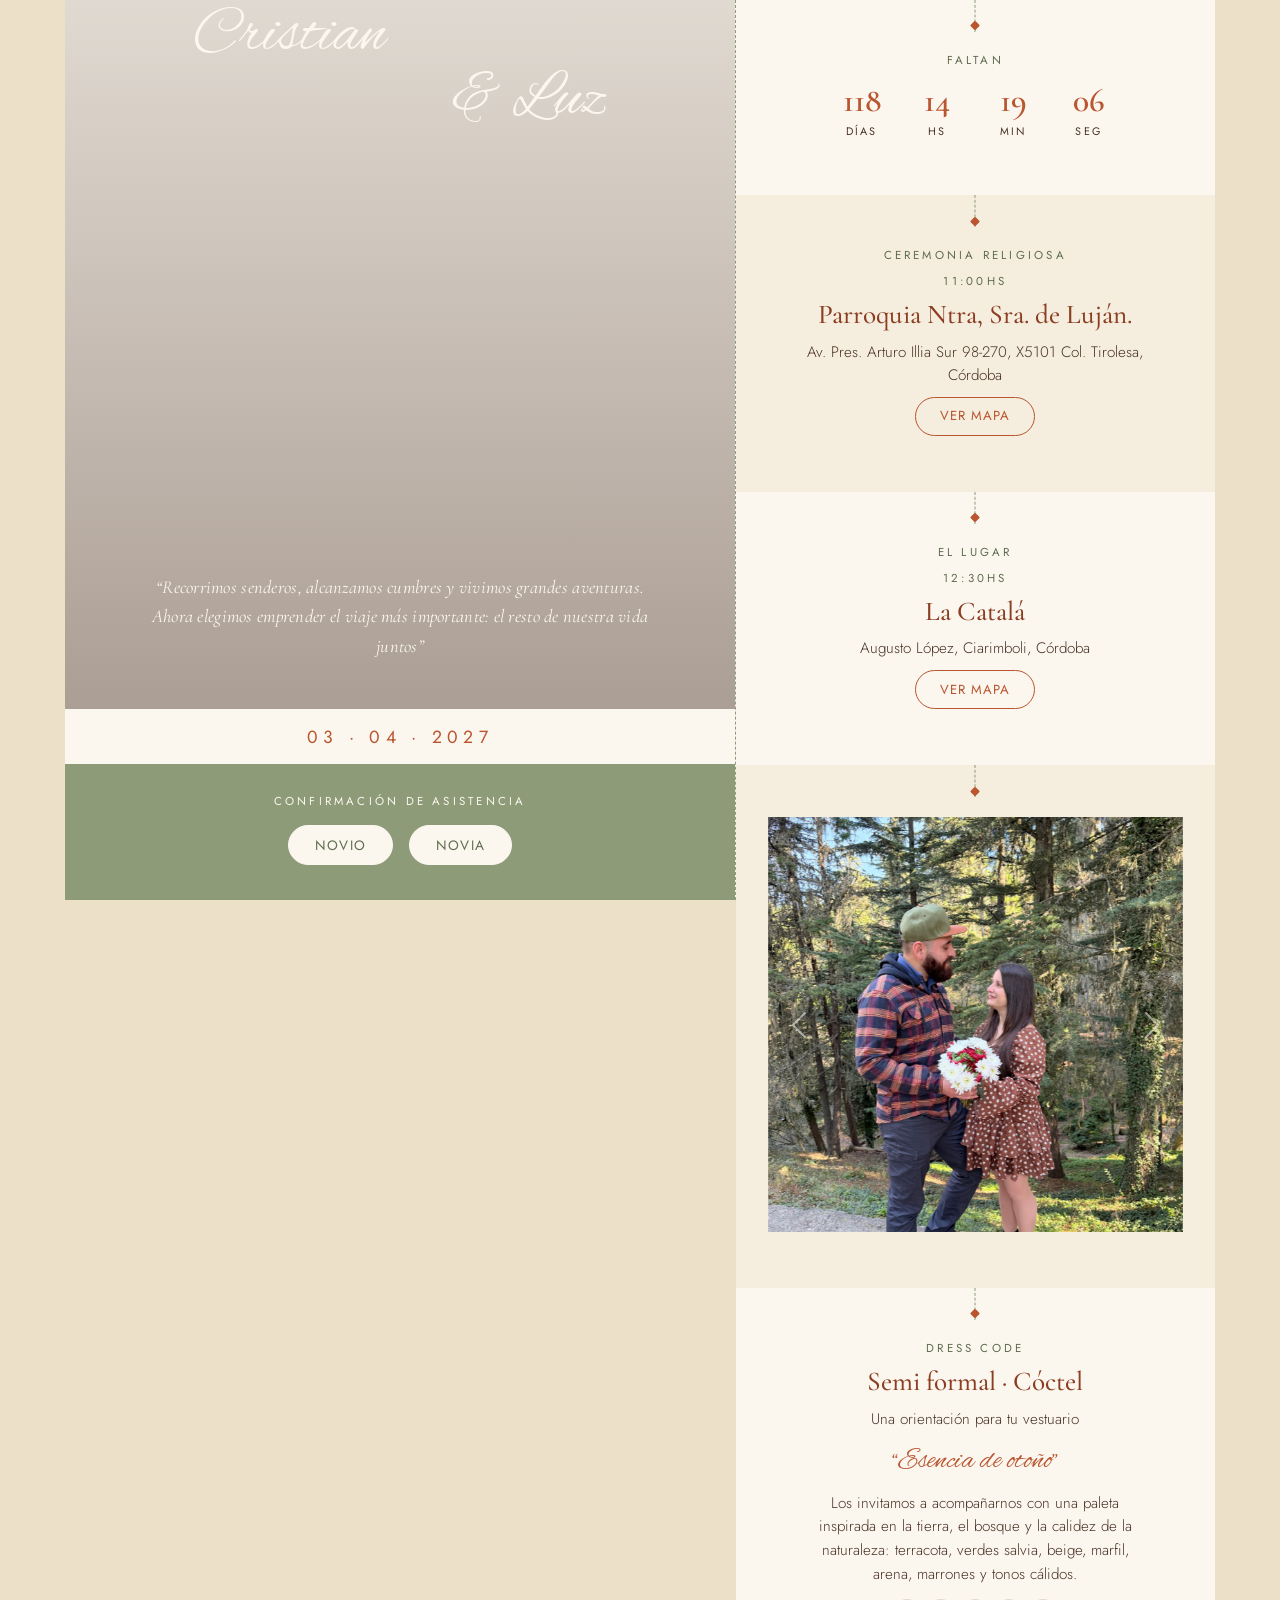
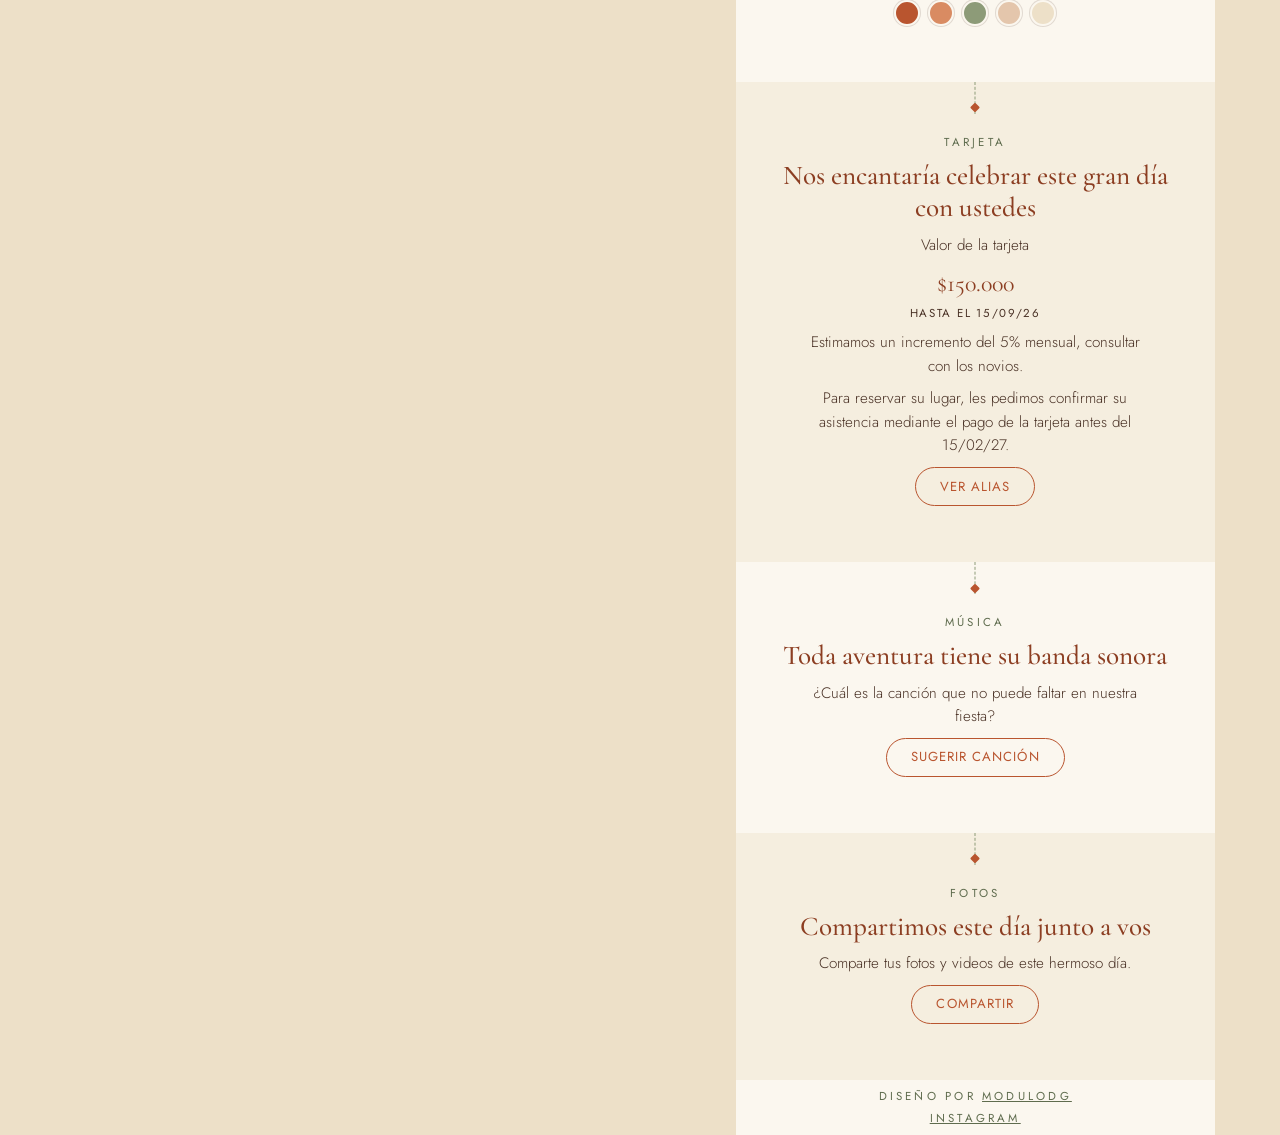
==== eventos/luzycristian.html @ 361fe950 "Web y Luz" ====
<!DOCTYPE html>
<html lang="es">
<head>
    <meta charset="UTF-8">
    <meta name="viewport" content="width=device-width, initial-scale=1.0">
    <link href="https://cdn.jsdelivr.net/npm/bootstrap@5.3.5/dist/css/bootstrap.min.css" rel="stylesheet" integrity="sha384-SgOJa3DmI69IUzQ2PVdRZhwQ+dy64/BUtbMJw1MZ8t5HZApcHrRKUc4W0kG879m7" crossorigin="anonymous">
    <link rel="preconnect" href="https://fonts.googleapis.com">
    <link rel="preconnect" href="https://fonts.gstatic.com" crossorigin>
    <link href="https://fonts.googleapis.com/css2?family=Cormorant+Garamond:ital,wght@0,400;0,500;0,600;1,400&family=Jost:wght@300;400;500;600&family=Alex+Brush&display=swap" rel="stylesheet">
    <link rel="stylesheet" href="../css/luzycristian.css">
    <title>Cristian & Luz</title>
</head>
<body>
    <div class="contenedor-principal container col-12 col-lg-11 d-lg-flex">

        <div class="panel-izquierdo col-12 col-lg-7 d-none d-lg-flex flex-column">

            <div class="media-portada">
                <video class="video-portada" autoplay muted playsinline preload="auto">
                    <source src="../media/luzycristian/portada.mp4" type="video/mp4">
                </video>
                <img class="imagen-portada" src="../media/luzycristian/portada-final.jpg" alt="Cristian y Luz">

                <div class="overlay-portada flex-grow-1 d-flex flex-column col-12 pt-1 align-items-center justify-content-between">
                    <div class="col-8 d-flex flex-column">
                        <p class="cursivaPortada align-self-start">Cristian</p>
                        <p class="cursivaPortada align-self-end">&amp; Luz</p>
                    </div>
                    <div class="col-10">
                        <p class="imprentaPortada text-center">“Recorrimos senderos, alcanzamos cumbres y vivimos grandes aventuras. Ahora elegimos emprender el viaje más importante: el resto de nuestra vida juntos”</p>
                    </div>
                </div>
            </div>

            <div class="d-flex flex-column align-items-center bloque-fecha">
                <div class="col-10 d-flex justify-content-center">
                    <p>03 · 04 · 2027</p>
                </div>
            </div>
            <div class="d-flex flex-column align-items-center bloque-confirmacion">
                <p class="eyebrow">Confirmación de asistencia</p>
                <div class="d-flex gap-3">
                    <a class="btn btn-confirmar" href="https://wa.me/5493512625236?text=Hola%20Cristian%2C%20yo%20voy%20a%20tu%20casamiento..." target="_blank" rel="noopener">Novio</a>
                    <a class="btn btn-confirmar" href="https://wa.me/5493515554576?text=Hola%20Luz%2C%20yo%20voy%20a%20tu%20casamiento..." target="_blank" rel="noopener">Novia</a>
                </div>
            </div>
        </div>

        <div class="deslizable col-lg-5 col-12 d-flex flex-column">

            <section class="d-lg-none seccion seccion-portada col-12">
                <div class="media-portada media-portada-mobile col-12">
                    <video class="video-portada" autoplay muted playsinline preload="auto">
                        <source src="../media/luzycristian/portada.mp4" type="video/mp4">
                    </video>
                    <img class="imagen-portada" src="../media/luzycristian/portada-final.jpg" alt="Cristian y Luz">

                    <div class="overlay-portada">
                        <div class="col-6 d-flex flex-column">
                            <p class="cursivaPortada align-self-start">Cristian</p>
                            <p class="cursivaPortada align-self-end">&amp; Luz</p>
                        </div>
                        <p class="fecha-mobile">03 · 04 · 2027</p>
                    </div>
                </div>
            </section>

            <section class="d-lg-none seccion seccion-frase">
                <p class="imprentaPortada text-center">“Recorrimos senderos, alcanzamos cumbres y vivimos grandes aventuras. Ahora elegimos emprender el viaje más importante: el resto de nuestra vida juntos”</p>
            </section>

            <section class="seccion seccion-contador">
                <p class="eyebrow">Faltan</p>
                <div class="cuentaAtras d-flex justify-content-center" id="cuentaAtras">
                    <div class="grupo align-content-center" id="grupoDias">
                        <p class="grande" id="dias">00</p>
                        <p class="chico">Días</p>
                    </div>
                    <div class="grupo align-content-center" id="grupoHoras">
                        <p class="grande" id="horas">00</p>
                        <p class="chico">Hs</p>
                    </div>
                    <div class="grupo align-content-center" id="grupoMinutos">
                        <p class="grande" id="minutos">00</p>
                        <p class="chico">Min</p>
                    </div>
                    <div class="grupo align-content-center">
                        <p class="grande" id="segundos">00</p>
                        <p class="chico">Seg</p>
                    </div>
                </div>
            </section>

            <section class="seccion seccion-salon">
                <p class="eyebrow">Ceremonia religiosa</p>
                <p class="eyebrow">11:00hs</p>
                <h3 class="titulo-seccion">Parroquia Ntra, Sra. de Luján. </h3>
                <p class="texto-secundario">Av. Pres. Arturo Illia Sur 98-270, X5101 Col. Tirolesa, Córdoba</p>
                <div class="d-flex justify-content-center" id="ubicacion">
                    <a href="https://maps.app.goo.gl/F4EU5E3hbDQtZ3er5" target="_blank" class="btn btn-outline-mapa">Ver mapa</a>
                </div>
            </section>

            <section class="seccion seccion-salon">
                <p class="eyebrow">El lugar</p>
                <p class="eyebrow">12:30hs</p>
                <h3 class="titulo-seccion">La Catalá</h3>
                <p class="texto-secundario">Augusto López, Ciarimboli, Córdoba</p>
                <div class="d-flex justify-content-center" id="ubicacion">
                    <a href="https://www.google.com/maps/search/?api=1&query=La+Catal%C3%A1+Ciarimboli+Cordoba" target="_blank" class="btn btn-outline-mapa">Ver mapa</a>
                </div>
            </section>

            <section class="seccion seccion-salon">
                <div id="carouselExampleControls" class="carousel slide" data-bs-ride="carousel">
                <div class="carousel-inner">
                    <div class="carousel-item active">
                    <img src="../media/luzycristian/foto01.jpg" class="d-block w-100" alt="...">
                    </div>
                    <div class="carousel-item">
                    <img src="../media/luzycristian/foto02.jpg" class="d-block w-100" alt="...">
                    </div>
                    <div class="carousel-item">
                    <img src="../media/luzycristian/foto03.jpg" class="d-block w-100" alt="...">
                    </div>
                    <div class="carousel-item">
                    <img src="../media/luzycristian/foto04.jpg" class="d-block w-100" alt="...">
                    </div>
                    <div class="carousel-item">
                    <img src="../media/luzycristian/foto05.jpg" class="d-block w-100" alt="...">
                    </div>
                </div>
                <button class="carousel-control-prev" type="button" data-bs-target="#carouselExampleControls" data-bs-slide="prev">
                    <span class="carousel-control-prev-icon" aria-hidden="true"></span>
                    <span class="visually-hidden">Previous</span>
                </button>
                <button class="carousel-control-next" type="button" data-bs-target="#carouselExampleControls" data-bs-slide="next">
                    <span class="carousel-control-next-icon" aria-hidden="true"></span>
                    <span class="visually-hidden">Next</span>
                </button>
                </div>
            </section>

            <section class="seccion seccion-dresscode">
                <p class="eyebrow">Dress code</p>
                <h3 class="titulo-seccion">Semi formal · Cóctel</h3>
                <p class="texto-secundario">Una orientación para tu vestuario</p>
                <p class="frase-dorada">“Esencia de otoño”</p>
                <p class="texto-secundario text-center">Los invitamos a acompañarnos con una paleta inspirada en la tierra, el bosque y la calidez de la naturaleza: terracota, verdes salvia, beige, marfil, arena, marrones y tonos cálidos.</p>
                <div class="paleta-swatches d-flex justify-content-center">
                    <span class="swatch" style="--sw:var(--rust)"></span>
                    <span class="swatch" style="--sw:var(--terracotta)"></span>
                    <span class="swatch" style="--sw:var(--sage)"></span>
                    <span class="swatch" style="--sw:var(--nude)"></span>
                    <span class="swatch" style="--sw:var(--beige)"></span>
                </div>
            </section>

            <section class="seccion seccion-regalo">
                <p class="eyebrow">Tarjeta</p>
                <h3 class="titulo-seccion">Nos encantaría celebrar este gran día con ustedes</h3>
                <p class="texto-secundario">Valor de la tarjeta</p>
                <p class="precio">$150.000 <span>hasta el 15/09/26</span></p>
                <p class="texto-secundario text-center">Estimamos un incremento del 5% mensual, consultar con los novios.</p>
                <p class="texto-secundario text-center">Para reservar su lugar, les pedimos confirmar su asistencia mediante el pago de la tarjeta antes del 15/02/27.</p>
                <button class="btn btn-outline-mapa"
                        data-bs-toggle="modal"
                        data-bs-target="#modalCVU">
                    Ver alias
                </button>
            </section>

            <div class="d-lg-none d-flex flex-column align-items-center bloque-confirmacion">
                <p class="eyebrow">Confirmación de asistencia</p>
                <div class="d-flex gap-3">
                    <a class="btn btn-confirmar" href="https://wa.me/5493512625236?text=Hola%20Cristian%2C%20yo%20voy%20a%20tu%20casamiento..." target="_blank" rel="noopener">Novio</a>
                    <a class="btn btn-confirmar" href="https://wa.me/5493515554576?text=Hola%20Luz%2C%20yo%20voy%20a%20tu%20casamiento..." target="_blank" rel="noopener">Novia</a>
                </div>
            </div>

            <section class="seccion seccion-musica">
                <p class="eyebrow">Música</p>
                <h3 class="titulo-seccion">Toda aventura tiene su banda sonora</h3>
                <p class="texto-secundario">¿Cuál es la canción que no puede faltar en nuestra fiesta?</p>
                <a href="https://docs.google.com/forms/d/e/1FAIpQLSfqfkWjfVaudDXWf3jXjduF8DOr8ht94AY4zfOH3xlT5zUgjA/viewform" target="_blank" class="btn btn-outline-mapa">Sugerir canción</a>
            </section>

            <section class="seccion seccion-fotos">
                <p class="eyebrow">Fotos</p>
                <h3 class="titulo-seccion">Compartimos este día junto a vos</h3>
                <p class="texto-secundario">Comparte tus fotos y videos de este hermoso día.</p>
                <a href="https://photos.google.com/share/AF1QipO9y3AsFvGE0RKgXgvQPsQuXpu8P3J0oW3G7lJMUZe9aME4gho3hbgs3NThMmbl-A?key=WUZlYXJGeXFFX25FNjRmOC1ObVNBZGRwb0ozRFNR" target="_blank" class="btn btn-outline-mapa">Compartir</a>
            </section>

            <section class="seccionFin p-2">
                <p class="eyebrow">Diseño por <a href="../index.html" class="eyebrow">ModuloDG</a></p>
                <a class="eyebrow">instagram</a>
            </section>

        </div>
    </div>



    <div class="modal fade" id="modalCVU" tabindex="-1">
        <div class="modal-dialog modal-dialog-centered">
            <div class="modal-content">
                <div class="modal-header">
                    <h5 class="modal-title">Datos para la transferencia</h5>
                    <button type="button" class="btn-close" data-bs-dismiss="modal"></button>
                </div>
                <div class="modal-body">
                    <p><strong>CVU:</strong><br>1430001713021433000012</p>
                    <p><strong>Alias:</strong><br><span id="cvu">boda.luz.cristian</span></p>
                    <p><strong>Titular:</strong><br>Cristian Eduardo Sánchez Brandán</p>
                    <p><strong>CUIL:</strong><br>20-34637687-3</p>
                    <p><strong>N° de cuenta:</strong><br>1302143300001</p>
                    <div class="d-grid mt-4">
                        <button class="btn btn-success" onclick="copiarCVU()">Copiar alias</button>
                    </div>
                </div>
            </div>
        </div>
    </div>

<script src="https://cdn.jsdelivr.net/npm/bootstrap@5.3.5/dist/js/bootstrap.bundle.min.js" integrity="sha384-k6d4wzSIapyDyv1kpU366/PK5hCdSbCRGRCMv+eplOQJWyd1fbcAu9OCUj5zNLiq" crossorigin="anonymous"></script>
<script src="../js/luzycristian.js"></script>
</body>
</html>
---- css/luzycristian.css ----
/* ============================================
   CRISTIAN & LUZ â€” Paleta "Esencia de otoÃ±o"
   ============================================ */

:root {
  --rust: #B9552F;
  --rust-dark: #8C3E22;
  --terracotta: #D98B62;
  --nude: #E4C6AC;
  --beige: #EDE0C8;
  --sage: #8D9B78;
  --sage-dark: #5F6C4E;
  --ivory: #FBF7EF;
  --ink: #4A3226;

  --font-display: 'Alex Brush', cursive;
  --font-serif: 'Cormorant Garamond', serif;
  --font-sans: 'Jost', sans-serif;
}

* { box-sizing: border-box; }

body {
  margin: 0;
  background: var(--beige);
  color: var(--ink);
  font-family: var(--font-serif);
}

p { margin: 0; }

/* -------- Layout general -------- */

.contenedor-principal {
  max-width: 1180px;
  margin: 0 auto;
  min-height: 100vh;
}

.panel-izquierdo {
  background: var(--ivory);
  position: sticky;
  top: 0;
  height: 100vh;
  border-right: 1px dashed var(--sage);
}

.deslizable {
  background: var(--ivory);
}

/* -------- Sendero decorativo (elemento distintivo) --------
   Evoca el "sendero" que se recorre hasta la cumbre: una lÃ­nea
   punteada que atraviesa cada secciÃ³n, como un mapa de ruta. */

.seccion {
  position: relative;
  padding: 3.25rem 2rem 3.5rem;
  display: flex;
  flex-direction: column;
  align-items: center;
  text-align: center;
  gap: .55rem;
}

.seccionFin {
  position: relative;
  display: flex;
  flex-direction: column;
  align-items: center;
  text-align: center;
  gap: .30rem;
  background-color: rgba(240, 248, 255, 0);
}

.seccion::before {
  content: "";
  position: absolute;
  top: 0;
  left: 50%;
  width: 1px;
  height: 2rem;
  border-left: 1px dashed var(--sage);
  transform: translateX(-50%);
}

.seccion::after {
  content: "";
  position: absolute;
  top: 1.4rem;
  left: 50%;
  transform: translateX(-50%) rotate(45deg);
  width: 7px;
  height: 7px;
  background: var(--rust);
  border-radius: 1px;
}

.seccion:nth-of-type(odd)   { background: var(--ivory); }
.seccion:nth-of-type(even)  { background: #F5EEDF; }

/* -------- Portada / nombres -------- */

.cursivaPortada {
  font-family: var(--font-display);
  font-size: clamp(2.6rem, 6vw, 4rem);
  color: var(--rust);
  line-height: 1;
  margin: 0;
}

.imprentaPortada {
  font-family: var(--font-serif);
  font-style: italic;
  font-size: 1.15rem;
  line-height: 1.6;
  color: var(--ink);
  letter-spacing: .015em;
}

.seccion-portada {
  padding: 0;
}

.seccion-portada::before,
.seccion-portada::after {
  display: none;
}

.fecha-mobile {
  font-family: var(--font-sans);
  letter-spacing: .25em;
  color: var(--rust);
  font-size: .95rem;
  text-transform: uppercase;
}

.seccion-frase { background: var(--ivory); }

/* -------- Video de portada -------- */

.media-portada {
  position: relative;
  flex: 1 1 auto;
  min-height: 0;
  overflow: hidden;
  background: var(--ivory);
}

.media-portada-mobile {
  height: 78vh;
  min-height: 460px;
}

.video-portada,
.imagen-portada {
  position: absolute;
  inset: 0;
  width: 100%;
  height: 100%;
  object-fit: cover;
  opacity: 1;
  transition: opacity 1s ease-in-out;
}

.imagen-portada {
  opacity: 0; /* aparece por JS, fundiendo desde el color claro de fondo */
}

.video-portada.oculto {
  opacity: 0;
}

.imagen-portada.visible {
  opacity: 1;
}

/* velo suave para que el texto se lea sobre el video/imagen */
.media-portada::after {
  content: "";
  position: absolute;
  inset: 0;
  background: linear-gradient(180deg, rgba(74,50,38,.15) 0%, rgba(74,50,38,.45) 100%);
  pointer-events: none;
}

.overlay-portada {
  position: relative;
  z-index: 1;
  height: 100%;
  display: flex;
  flex-direction: column;
  align-items: center;
  justify-content: space-between;
  padding: 3rem 1.5rem;
  text-align: center;
}

.overlay-portada .cursivaPortada,
.overlay-portada .fecha-mobile {
  color: var(--ivory);
}

.overlay-portada .imprentaPortada {
  color: var(--ivory);
}

.overlay-portada .fecha-mobile {
  margin-top: 1.4rem;
}

/* -------- Bloque fecha (panel izquierdo desktop) -------- */

.bloque-fecha p {
  font-family: var(--font-sans);
  letter-spacing: .3em;
  font-size: 1.1rem;
  color: var(--rust);
  padding: .9rem 0;
  text-transform: uppercase;
}

/* -------- ConfirmaciÃ³n de asistencia -------- */

.bloque-confirmacion,
.seccion-confirmacion {
  background: var(--sage);
  padding: 1.8rem 1rem 2.2rem;
  gap: .9rem;
}

.eyebrow {
  font-family: var(--font-sans);
  font-size: .72rem;
  letter-spacing: .28em;
  text-transform: uppercase;
  color: var(--sage-dark);
}

.bloque-confirmacion .eyebrow,
.seccion-confirmacion .eyebrow {
  color: var(--ivory);
}

.btn-confirmar {
  font-family: var(--font-sans);
  font-size: .85rem;
  letter-spacing: .1em;
  text-transform: uppercase;
  background: var(--ivory);
  color: var(--sage-dark);
  border: 1px solid var(--ivory);
  border-radius: 999px;
  padding: .55rem 1.6rem;
  transition: background .2s ease, color .2s ease;
}

.btn-confirmar:hover {
  background: transparent;
  color: var(--ivory);
}

/* -------- Contador -------- */

.cuentaAtras {
  gap: 1.1rem;
  margin-top: .4rem;
}

.grupo {
  display: flex;
  flex-direction: column;
  align-items: center;
  min-width: 58px;
}

.grande {
  font-family: var(--font-serif);
  font-weight: 600;
  font-size: 2.1rem;
  color: var(--rust);
  line-height: 1;
}

.chico {
  font-family: var(--font-sans);
  font-size: .68rem;
  letter-spacing: .2em;
  text-transform: uppercase;
  color: var(--ink);
  margin-top: .3rem;
}

/* -------- TÃ­tulos y texto de secciÃ³n -------- */

.titulo-seccion {
  font-family: var(--font-serif);
  font-weight: 500;
  font-size: 1.7rem;
  color: var(--rust-dark);
  margin: 0;
}

.texto-secundario {
  font-family: var(--font-sans);
  font-weight: 300;
  font-size: .95rem;
  color: var(--ink);
  max-width: 340px;
  line-height: 1.55;
}

.frase-dorada {
  font-family: var(--font-display);
  font-size: 1.8rem;
  color: var(--rust);
}

/* -------- Paleta swatches (dress code) -------- */

.paleta-swatches {
  gap: .5rem;
  margin-top: .3rem;
}

.swatch {
  width: 26px;
  height: 26px;
  border-radius: 50%;
  background: var(--sw);
  border: 2px solid var(--ivory);
  box-shadow: 0 0 0 1px rgba(74, 50, 38, .15);
}

/* -------- Botones outline / alias -------- */

.btn-outline-mapa {
  font-family: var(--font-sans);
  font-size: .82rem;
  letter-spacing: .08em;
  text-transform: uppercase;
  color: var(--rust);
  background: transparent;
  border: 1px solid var(--rust);
  border-radius: 999px;
  padding: .55rem 1.5rem;
  transition: background .2s ease, color .2s ease;
}

.btn-outline-mapa:hover {
  background: var(--rust);
  color: var(--ivory);
}

.btn-alias {
  font-family: var(--font-sans);
  font-size: .82rem;
  letter-spacing: .08em;
  text-transform: uppercase;
  color: var(--ivory);
  background: var(--rust);
  border: 1px solid var(--rust);
  border-radius: 999px;
  padding: .6rem 1.7rem;
  margin-top: .3rem;
  transition: opacity .2s ease;
}

.btn-alias:hover {
  opacity: .85;
  color: var(--ivory);
}

.precio {
  font-family: var(--font-serif);
  font-size: 1.5rem;
  color: var(--rust-dark);
}

.precio span {
  display: block;
  font-family: var(--font-sans);
  font-size: .72rem;
  letter-spacing: .15em;
  text-transform: uppercase;
  color: var(--ink);
  margin-top: .2rem;
}

/* -------- Modal CVU -------- */

.modal-content {
  background: var(--ivory);
  border: none;
  border-radius: 4px;
  font-family: var(--font-sans);
}

.modal-title {
  font-family: var(--font-serif);
  color: var(--rust-dark);
}

.modal-body strong {
  color: var(--sage-dark);
  font-size: .75rem;
  letter-spacing: .12em;
  text-transform: uppercase;
}

.btn-success {
  background: var(--sage-dark);
  border-color: var(--sage-dark);
}

.btn-success:hover {
  background: var(--rust);
  border-color: var(--rust);
}

/* -------- Responsive -------- */

@media (max-width: 991.98px) {
  .seccion { padding: 2.75rem 1.5rem 3rem; }
}
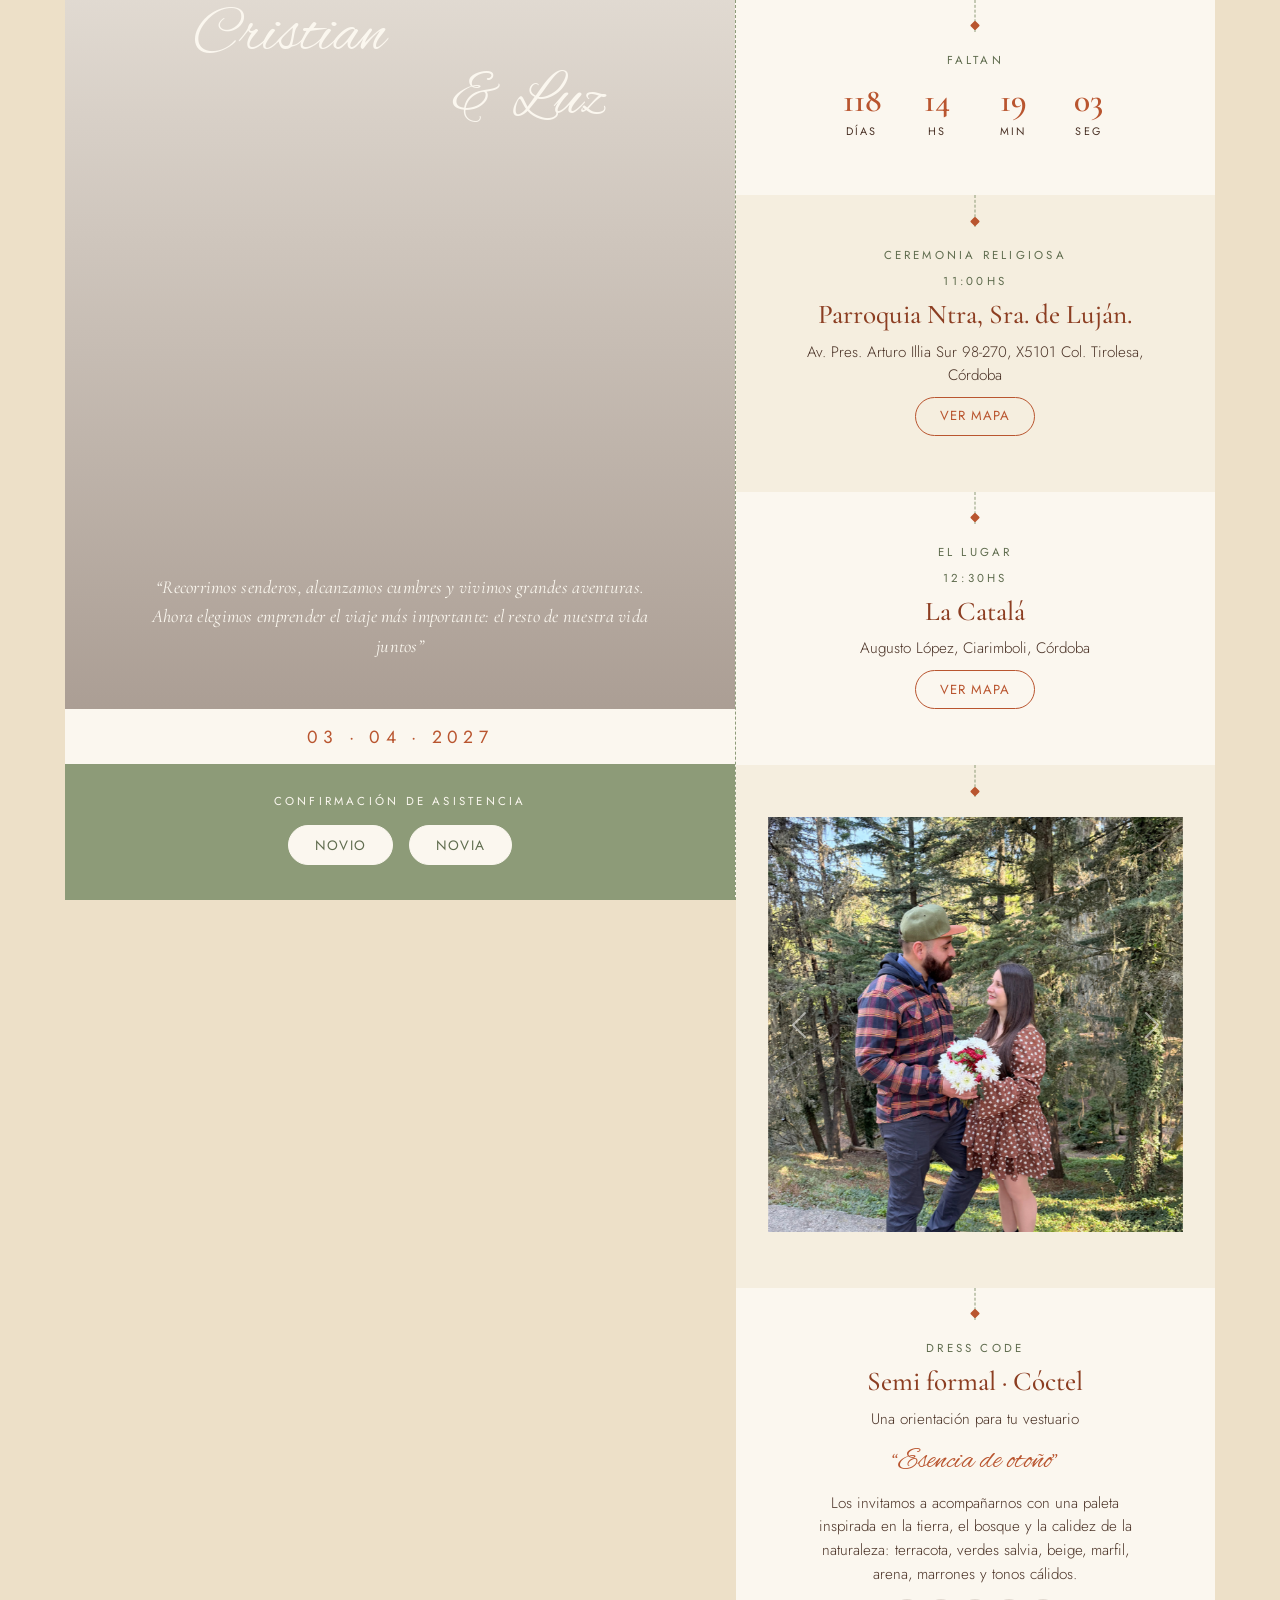
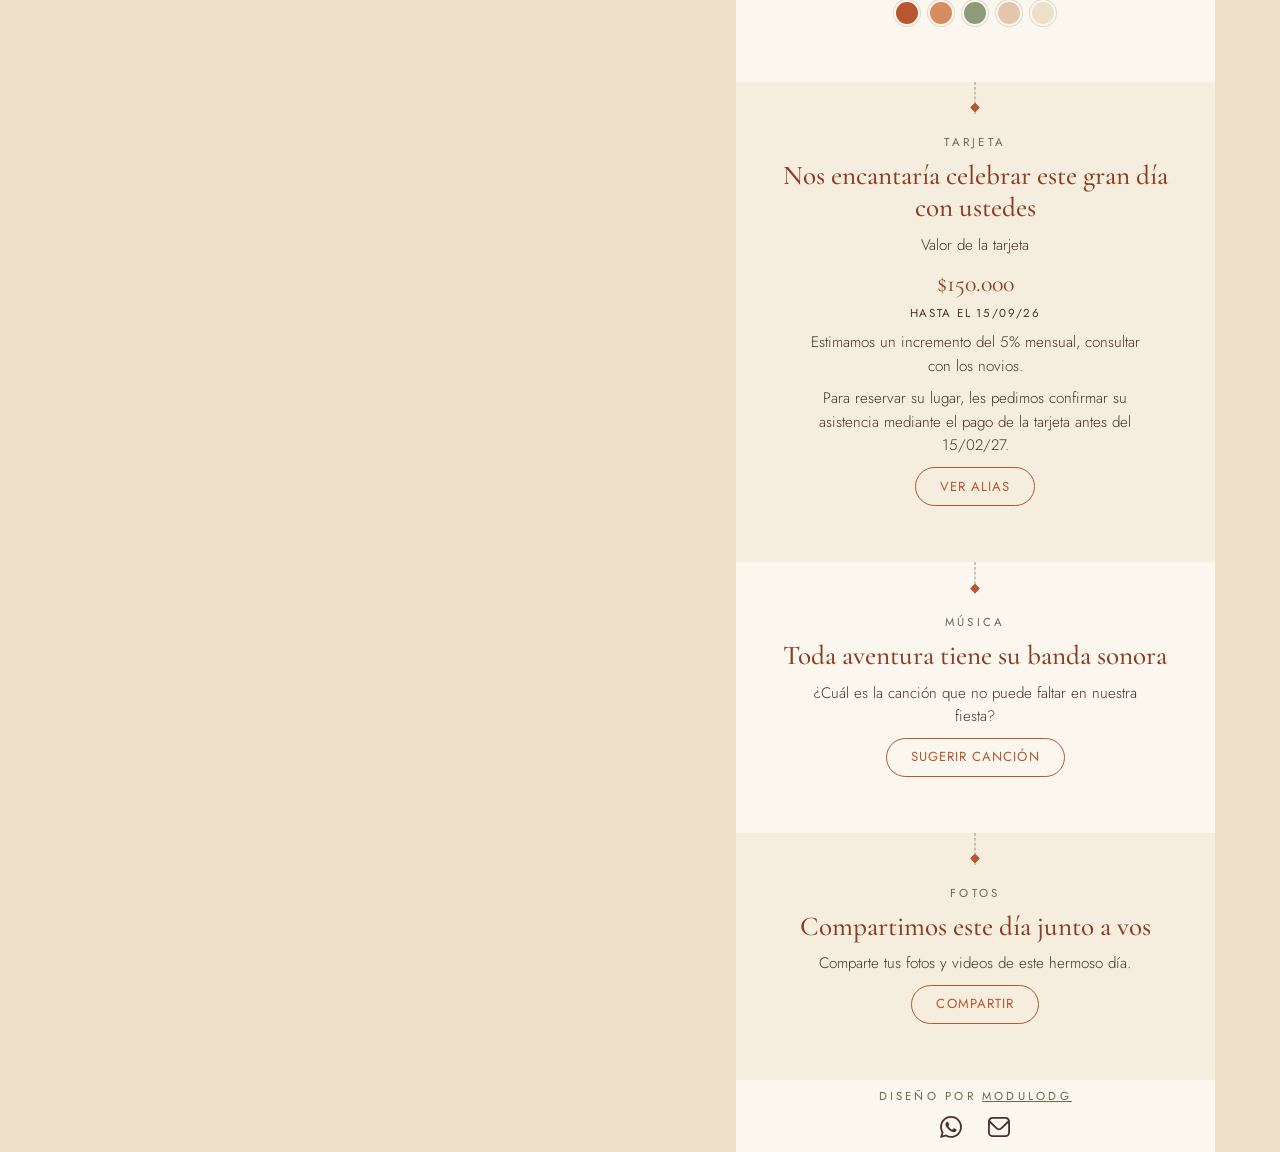
==== commit f6c54bb1: "Correccion redes invitacion" ====
--- a/eventos/luzycristian.html
+++ b/eventos/luzycristian.html
@@ -194,7 +194,11 @@
 
             <section class="seccionFin p-2">
                 <p class="eyebrow">Diseño por <a href="../index.html" class="eyebrow">ModuloDG</a></p>
-                <a class="eyebrow">instagram</a>
+                <div class="redes">
+                <!-- <a href="https://www.instagram.com/modulodg.cba" target="_blank" aria-label="Síguenos en Instagram"><span class="icono icono-instagram"></span></a> -->
+                <a href="https://wa.me/5493512261423" target="_blank" aria-label="Escribenos por WhatsApp"><span class="icono icono-whatsapp"></span></a>
+                <a href="mailto:modulodg.cba@gmail.com" target="_blank" aria-label="Envianos un email"><span class="icono icono-sobre"></span></a>
+                </div>
             </section>
 
         </div>
--- a/css/luzycristian.css
+++ b/css/luzycristian.css
@@ -422,4 +422,22 @@
 
 @media (max-width: 991.98px) {
   .seccion { padding: 2.75rem 1.5rem 3rem; }
-}+}
+
+
+ /* ---------- SOCIAL ICONS ---------- */
+  .redes{display:flex; align-items:center; gap:14px;}
+  .redes a{display:inline-flex; padding:6px; border-radius:2px; transition:background .18s ease;}
+  .redes a:hover{background:rgba(110,31,43,0.08);}
+  .icono{
+    display:inline-block; width:22px; height:22px;
+    background-color:var(--ink);
+    -webkit-mask-repeat:no-repeat; mask-repeat:no-repeat;
+    -webkit-mask-position:center; mask-position:center;
+    -webkit-mask-size:contain; mask-size:contain;
+    transition:background-color .2s ease;
+  }
+  .redes a:hover .icono{background-color:var(--bordo);}
+  .icono-instagram{ -webkit-mask-image:url("../media/instagram.svg"); mask-image:url("../media/instagram.svg"); }
+  .icono-whatsapp{ -webkit-mask-image:url("../media/whatsapp.svg"); mask-image:url("../media/whatsapp.svg"); }
+  .icono-sobre{ -webkit-mask-image:url("../media/sobre.svg"); mask-image:url("../media/sobre.svg"); }
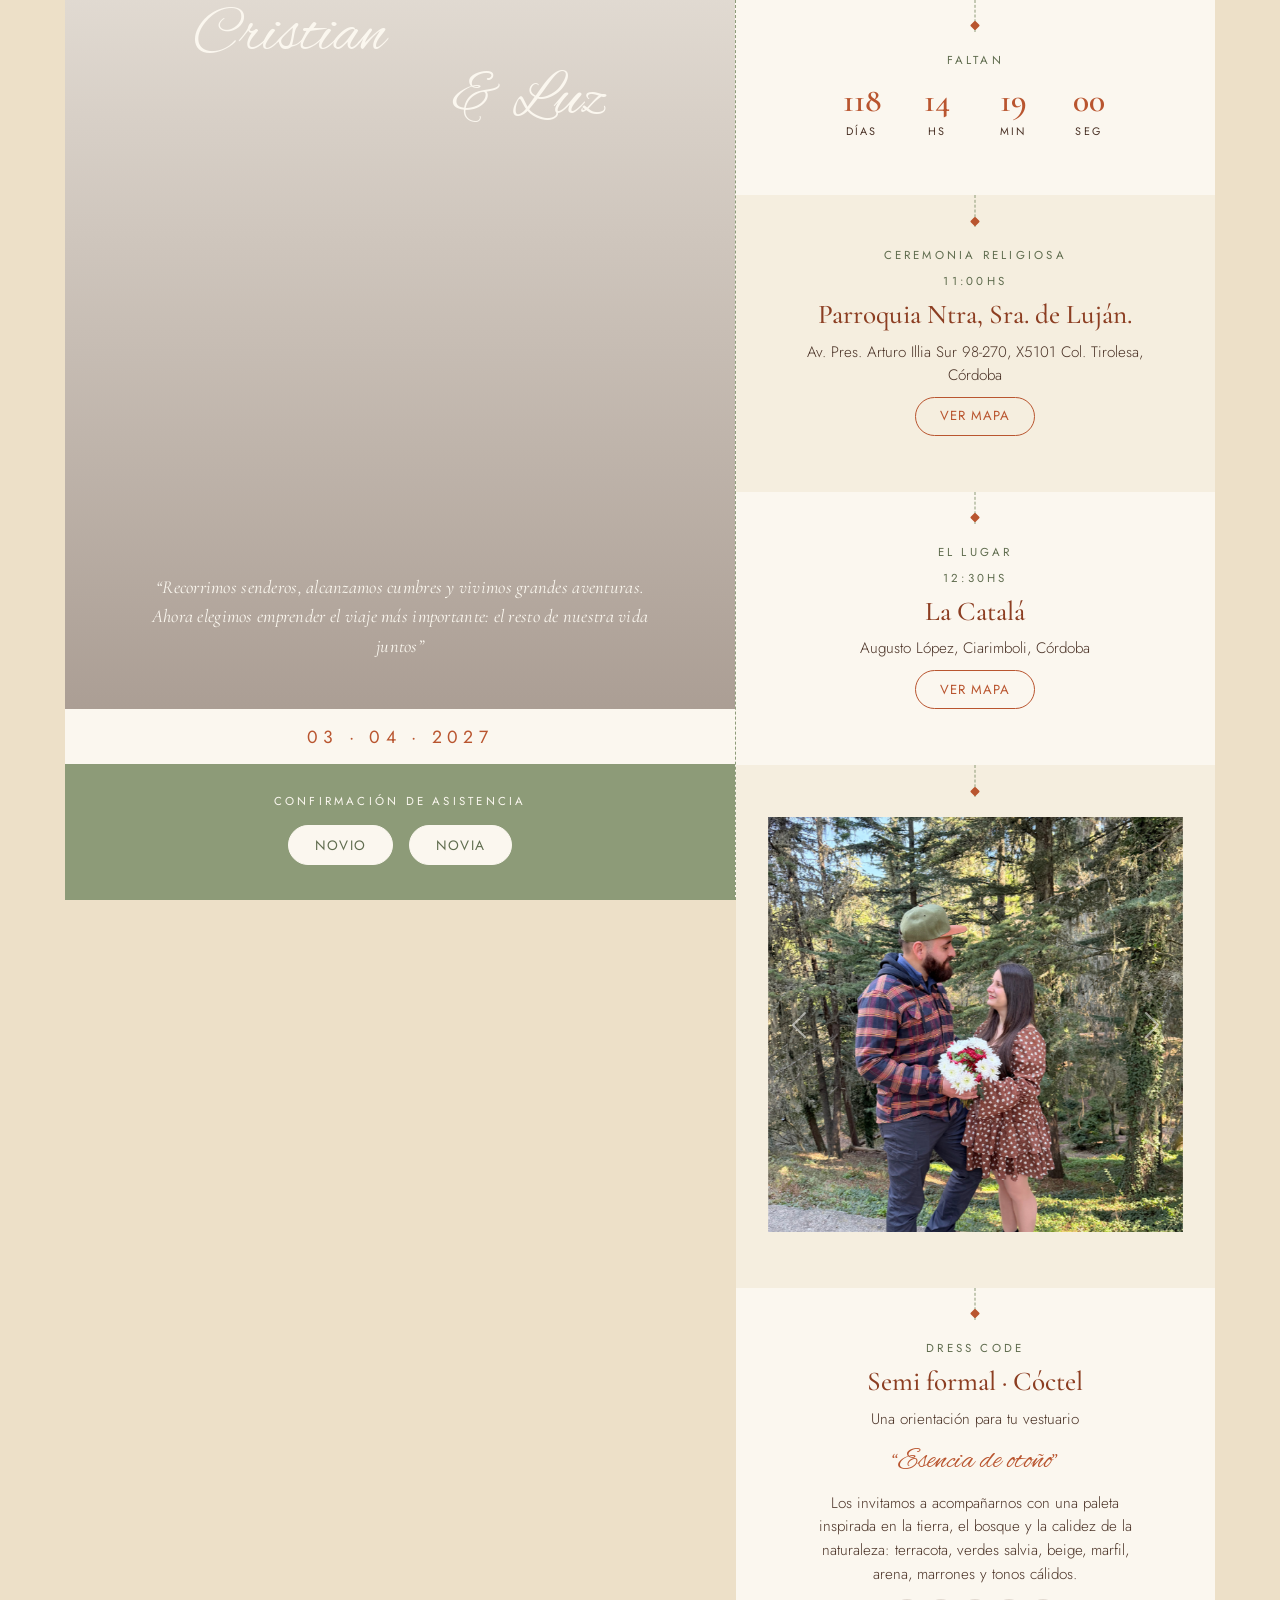
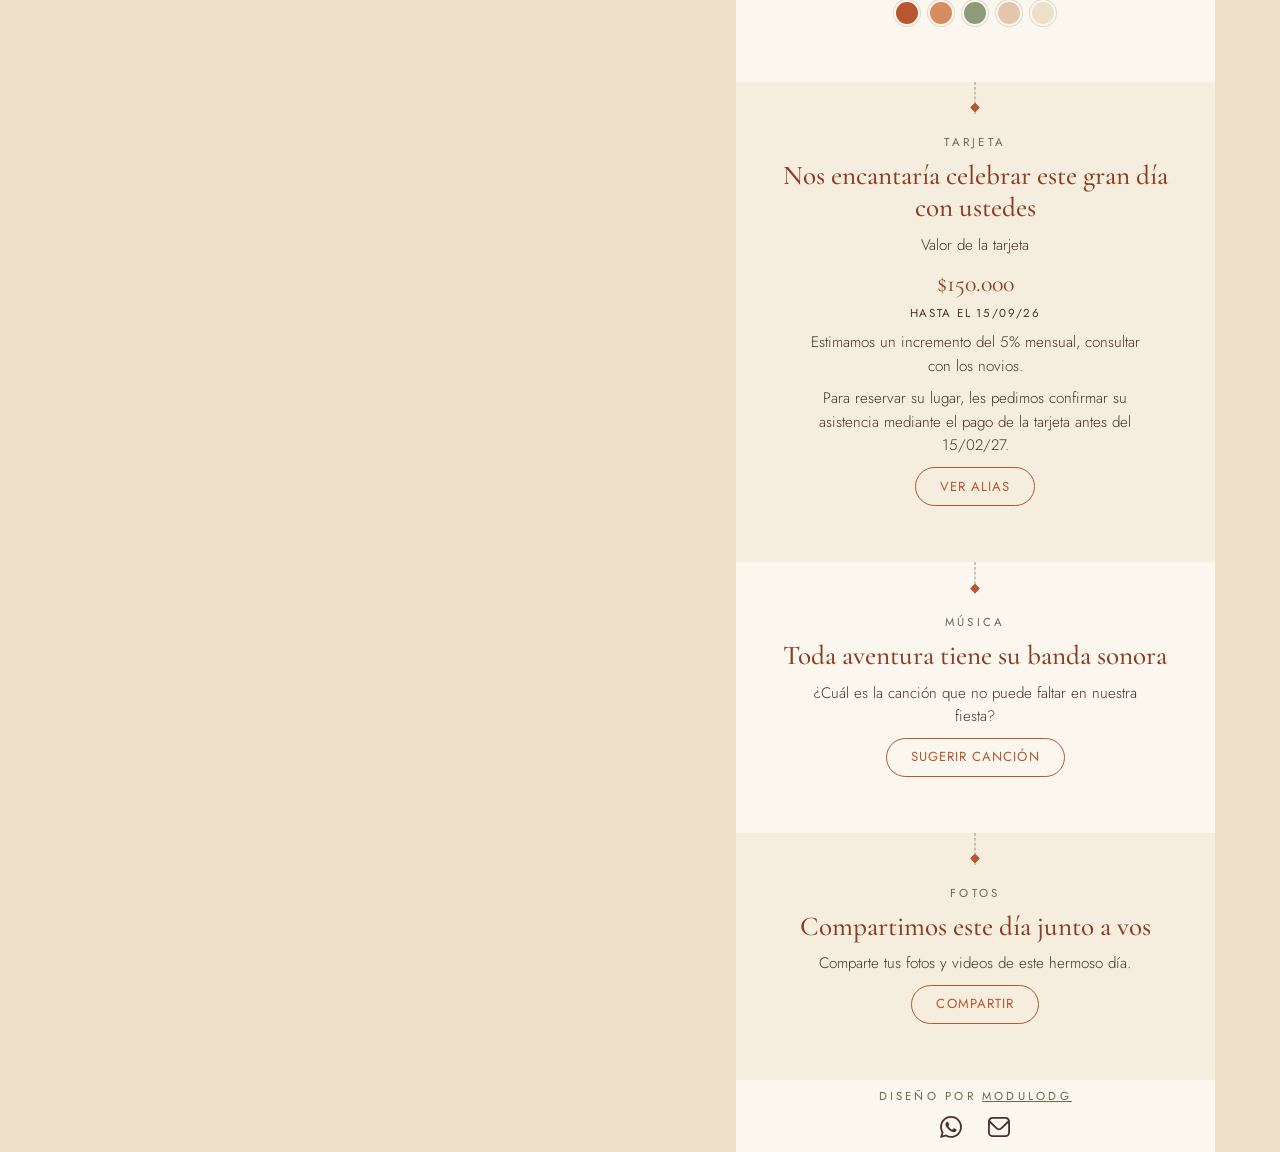
==== commit 2de2a348: "Correccion redes 02" ====
--- a/eventos/luzycristian.html
+++ b/eventos/luzycristian.html
@@ -8,6 +8,7 @@
     <link rel="preconnect" href="https://fonts.gstatic.com" crossorigin>
     <link href="https://fonts.googleapis.com/css2?family=Cormorant+Garamond:ital,wght@0,400;0,500;0,600;1,400&family=Jost:wght@300;400;500;600&family=Alex+Brush&display=swap" rel="stylesheet">
     <link rel="stylesheet" href="../css/luzycristian.css">
+    <link rel="stylesheet" href="../css/footer.css">
     <title>Cristian & Luz</title>
 </head>
 <body>
--- a/css/luzycristian.css
+++ b/css/luzycristian.css
@@ -422,22 +422,4 @@
 
 @media (max-width: 991.98px) {
   .seccion { padding: 2.75rem 1.5rem 3rem; }
-}
-
-
- /* ---------- SOCIAL ICONS ---------- */
-  .redes{display:flex; align-items:center; gap:14px;}
-  .redes a{display:inline-flex; padding:6px; border-radius:2px; transition:background .18s ease;}
-  .redes a:hover{background:rgba(110,31,43,0.08);}
-  .icono{
-    display:inline-block; width:22px; height:22px;
-    background-color:var(--ink);
-    -webkit-mask-repeat:no-repeat; mask-repeat:no-repeat;
-    -webkit-mask-position:center; mask-position:center;
-    -webkit-mask-size:contain; mask-size:contain;
-    transition:background-color .2s ease;
-  }
-  .redes a:hover .icono{background-color:var(--bordo);}
-  .icono-instagram{ -webkit-mask-image:url("../media/instagram.svg"); mask-image:url("../media/instagram.svg"); }
-  .icono-whatsapp{ -webkit-mask-image:url("../media/whatsapp.svg"); mask-image:url("../media/whatsapp.svg"); }
-  .icono-sobre{ -webkit-mask-image:url("../media/sobre.svg"); mask-image:url("../media/sobre.svg"); }+}
--- a/css/footer.css
+++ b/css/footer.css
@@ -0,0 +1,16 @@
+  /* ---------- SOCIAL ICONS ---------- */
+  .redes{display:flex; align-items:center; gap:14px;}
+  .redes a{display:inline-flex; padding:6px; border-radius:2px; transition:background .18s ease;}
+  .redes a:hover{background:rgba(110,31,43,0.08);}
+  .icono{
+    display:inline-block; width:22px; height:22px;
+    background-color:var(--ink);
+    -webkit-mask-repeat:no-repeat; mask-repeat:no-repeat;
+    -webkit-mask-position:center; mask-position:center;
+    -webkit-mask-size:contain; mask-size:contain;
+    transition:background-color .2s ease;
+  }
+  .redes a:hover .icono{background-color:var(--bordo);}
+  .icono-instagram{ -webkit-mask-image:url("../media/instagram.svg"); mask-image:url("../media/instagram.svg"); }
+  .icono-whatsapp{ -webkit-mask-image:url("../media/whatsapp.svg"); mask-image:url("../media/whatsapp.svg"); }
+  .icono-sobre{ -webkit-mask-image:url("../media/sobre.svg"); mask-image:url("../media/sobre.svg"); }
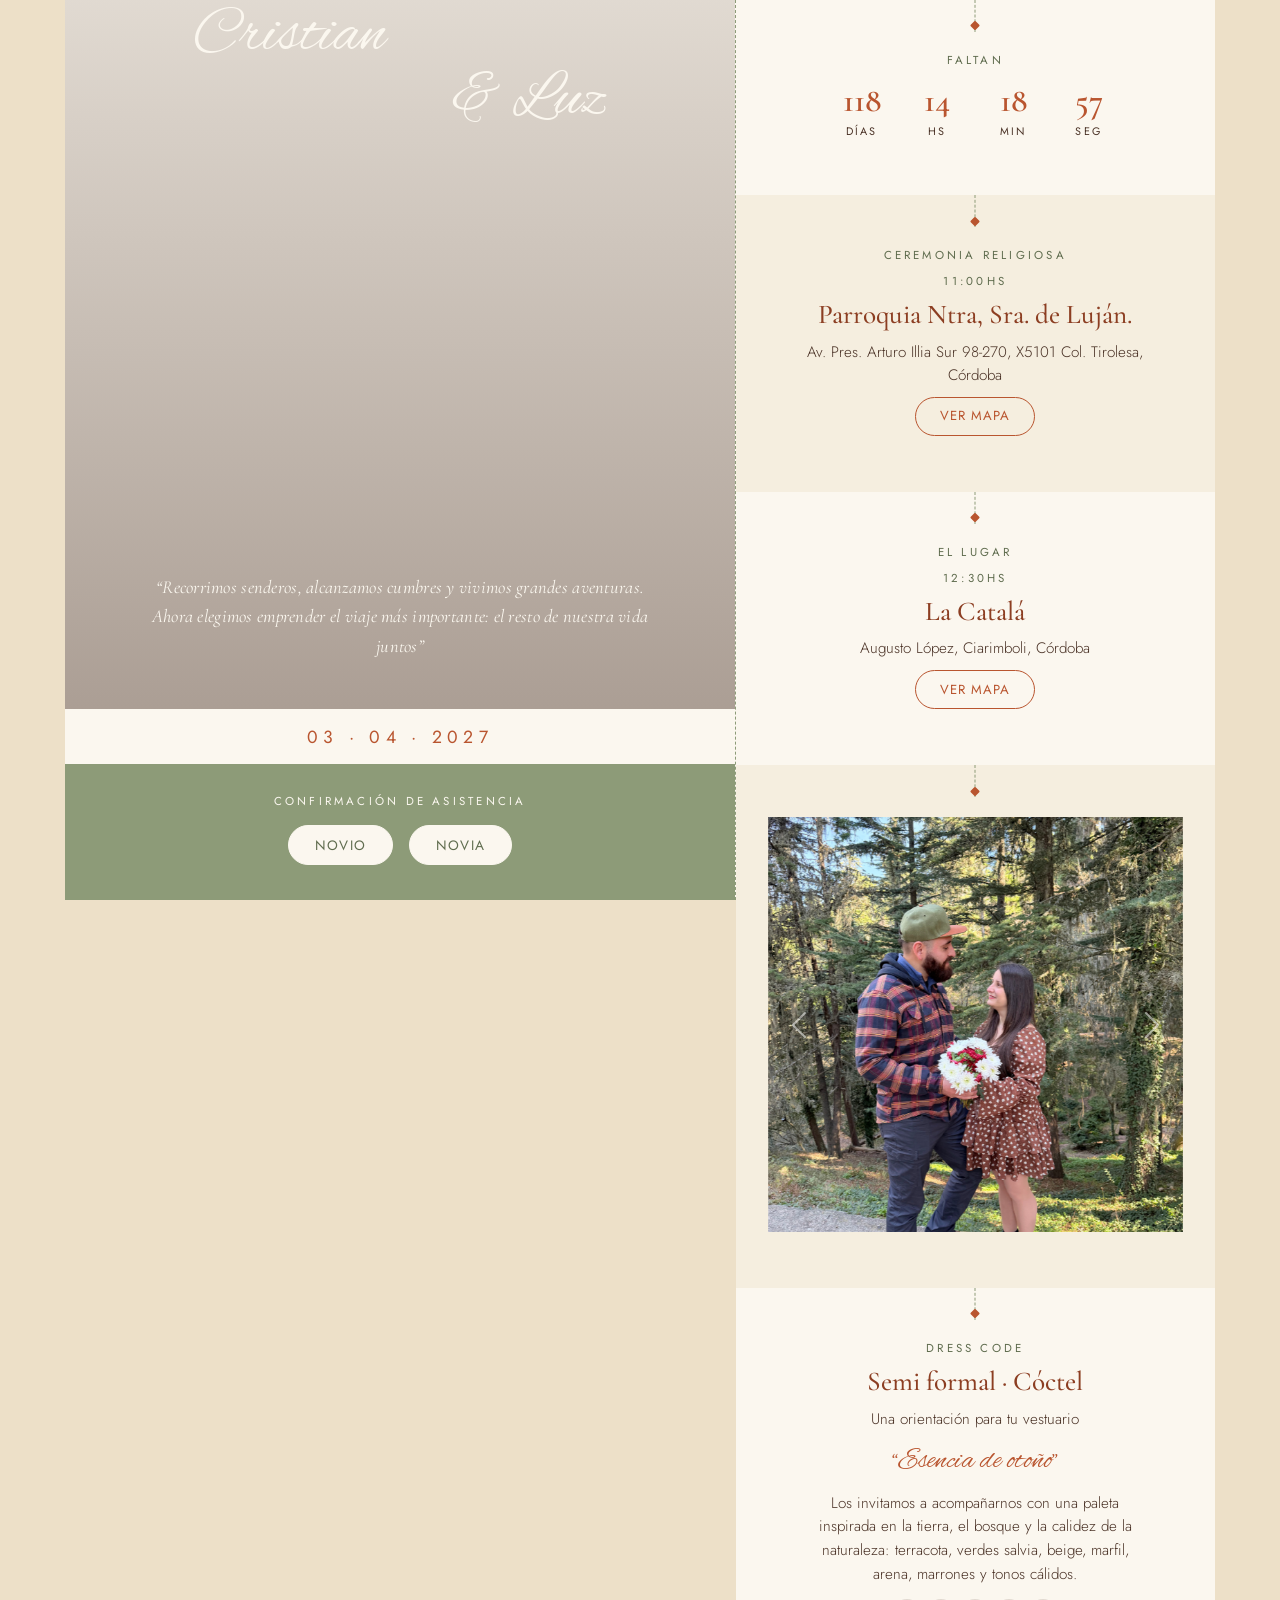
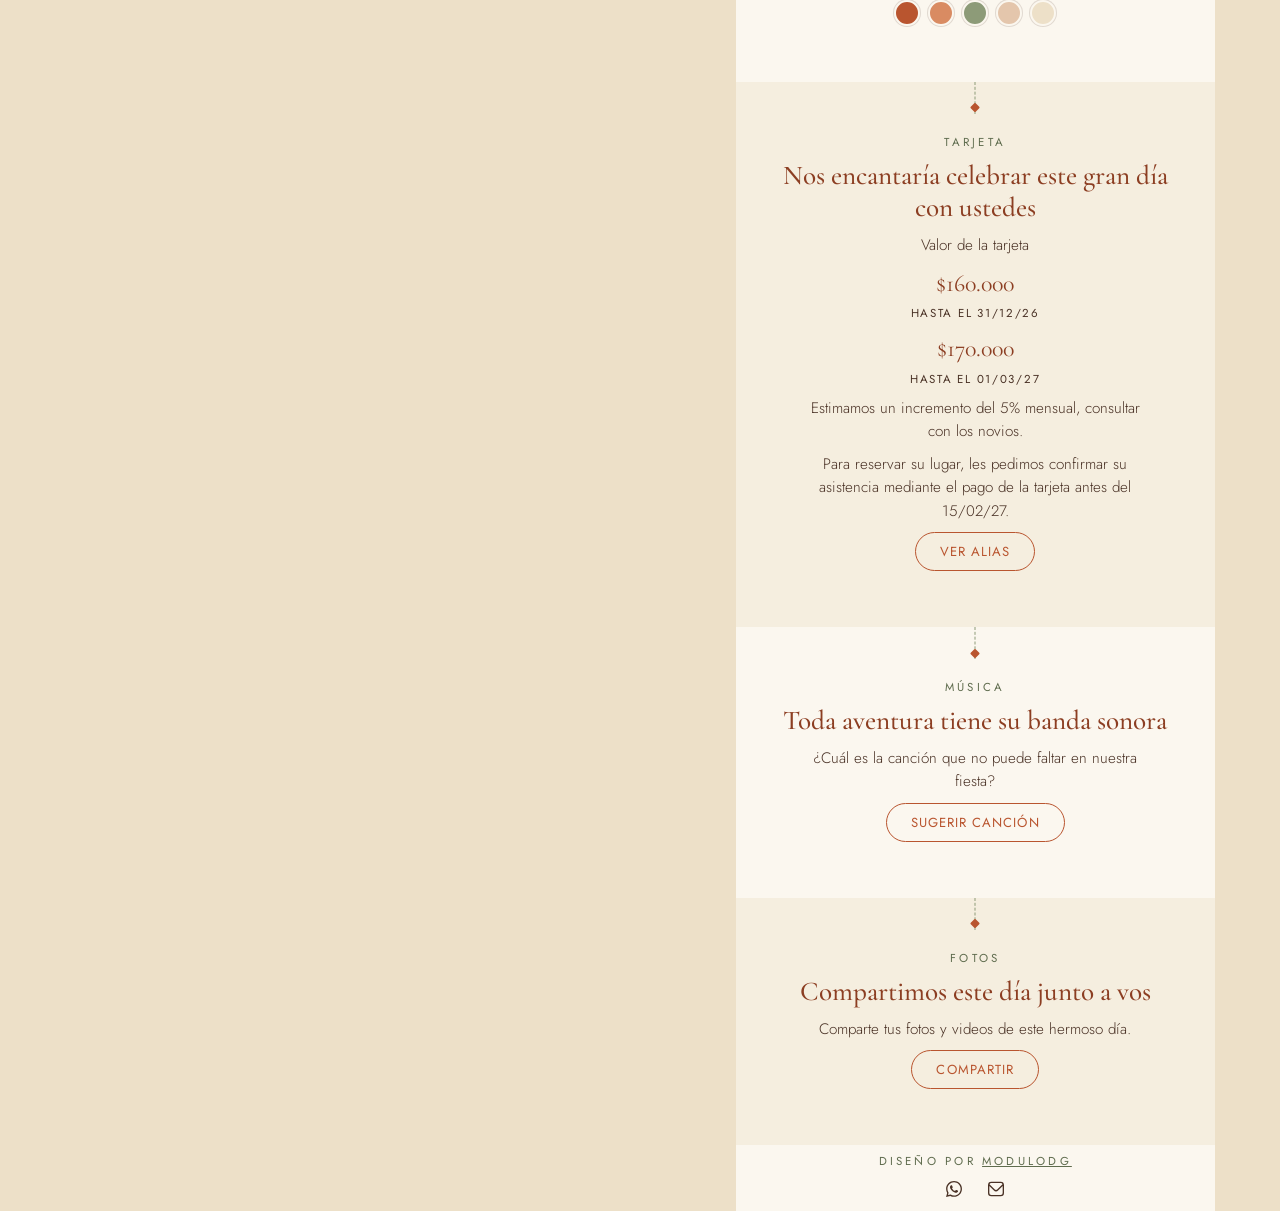
==== commit 0e211581: "Actualizacion de precio LuzYCriss" ====
--- a/eventos/luzycristian.html
+++ b/eventos/luzycristian.html
@@ -161,7 +161,8 @@
                 <p class="eyebrow">Tarjeta</p>
                 <h3 class="titulo-seccion">Nos encantaría celebrar este gran día con ustedes</h3>
                 <p class="texto-secundario">Valor de la tarjeta</p>
-                <p class="precio">$150.000 <span>hasta el 15/09/26</span></p>
+                <p class="precio">$160.000 <span>hasta el 31/12/26</span></p>
+                <p class="precio">$170.000 <span>hasta el 01/03/27</span></p>
                 <p class="texto-secundario text-center">Estimamos un incremento del 5% mensual, consultar con los novios.</p>
                 <p class="texto-secundario text-center">Para reservar su lugar, les pedimos confirmar su asistencia mediante el pago de la tarjeta antes del 15/02/27.</p>
                 <button class="btn btn-outline-mapa"
--- a/css/footer.css
+++ b/css/footer.css
@@ -3,7 +3,7 @@
   .redes a{display:inline-flex; padding:6px; border-radius:2px; transition:background .18s ease;}
   .redes a:hover{background:rgba(110,31,43,0.08);}
   .icono{
-    display:inline-block; width:22px; height:22px;
+    display:inline-block; width:16px; height:16px;
     background-color:var(--ink);
     -webkit-mask-repeat:no-repeat; mask-repeat:no-repeat;
     -webkit-mask-position:center; mask-position:center;
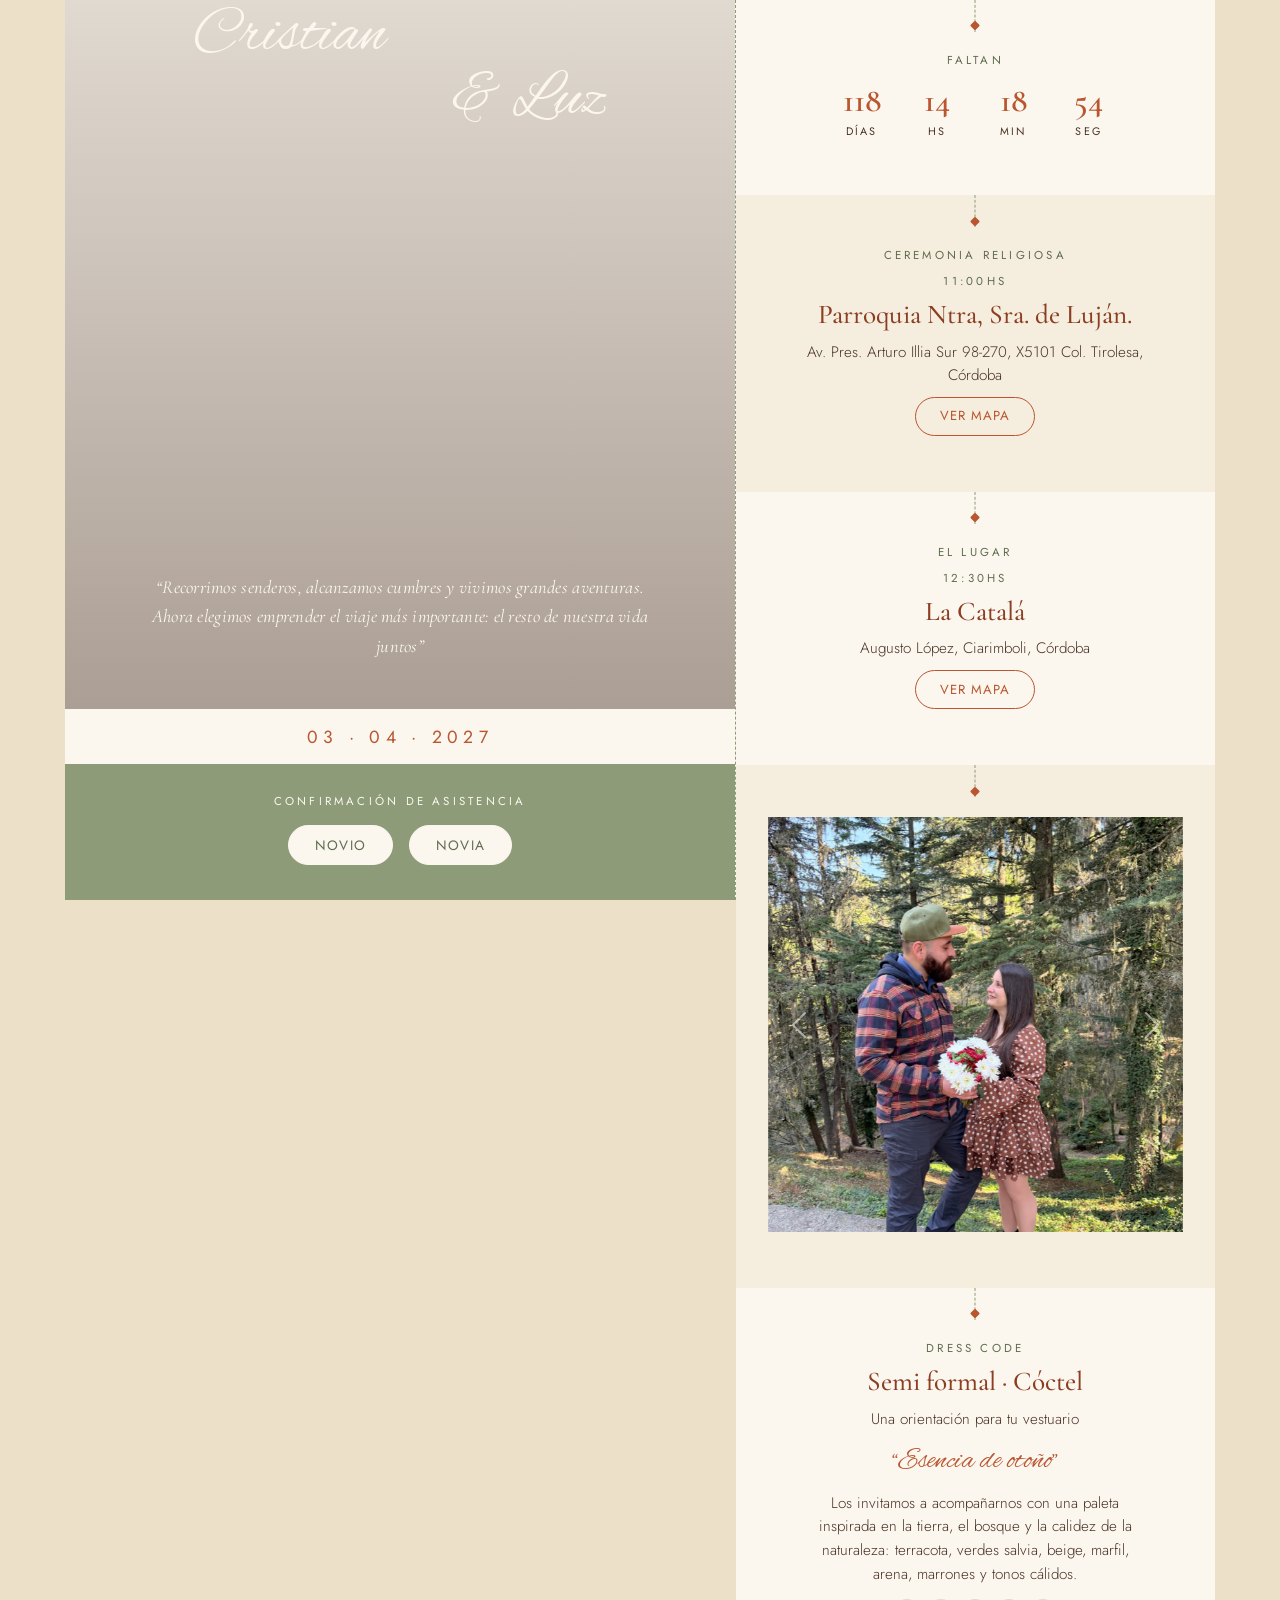
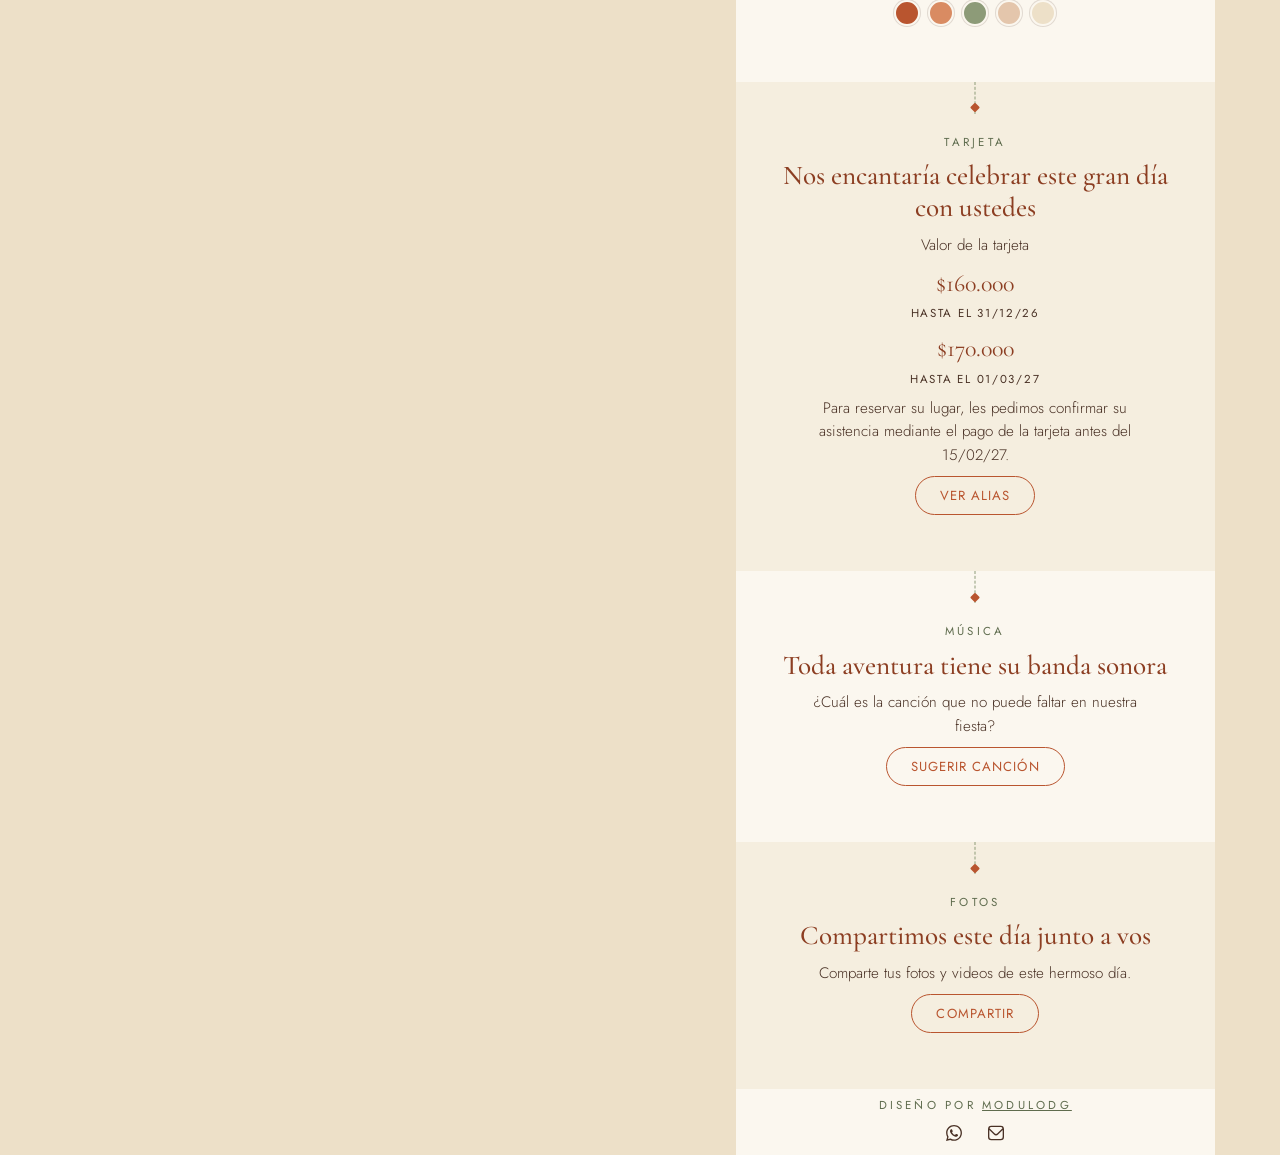
==== commit 91251d3f: "correccion luz" ====
--- a/eventos/luzycristian.html
+++ b/eventos/luzycristian.html
@@ -163,7 +163,7 @@
                 <p class="texto-secundario">Valor de la tarjeta</p>
                 <p class="precio">$160.000 <span>hasta el 31/12/26</span></p>
                 <p class="precio">$170.000 <span>hasta el 01/03/27</span></p>
-                <p class="texto-secundario text-center">Estimamos un incremento del 5% mensual, consultar con los novios.</p>
+                <!-- <p class="texto-secundario text-center">Estimamos un incremento del 5% mensual, consultar con los novios.</p> -->
                 <p class="texto-secundario text-center">Para reservar su lugar, les pedimos confirmar su asistencia mediante el pago de la tarjeta antes del 15/02/27.</p>
                 <button class="btn btn-outline-mapa"
                         data-bs-toggle="modal"
